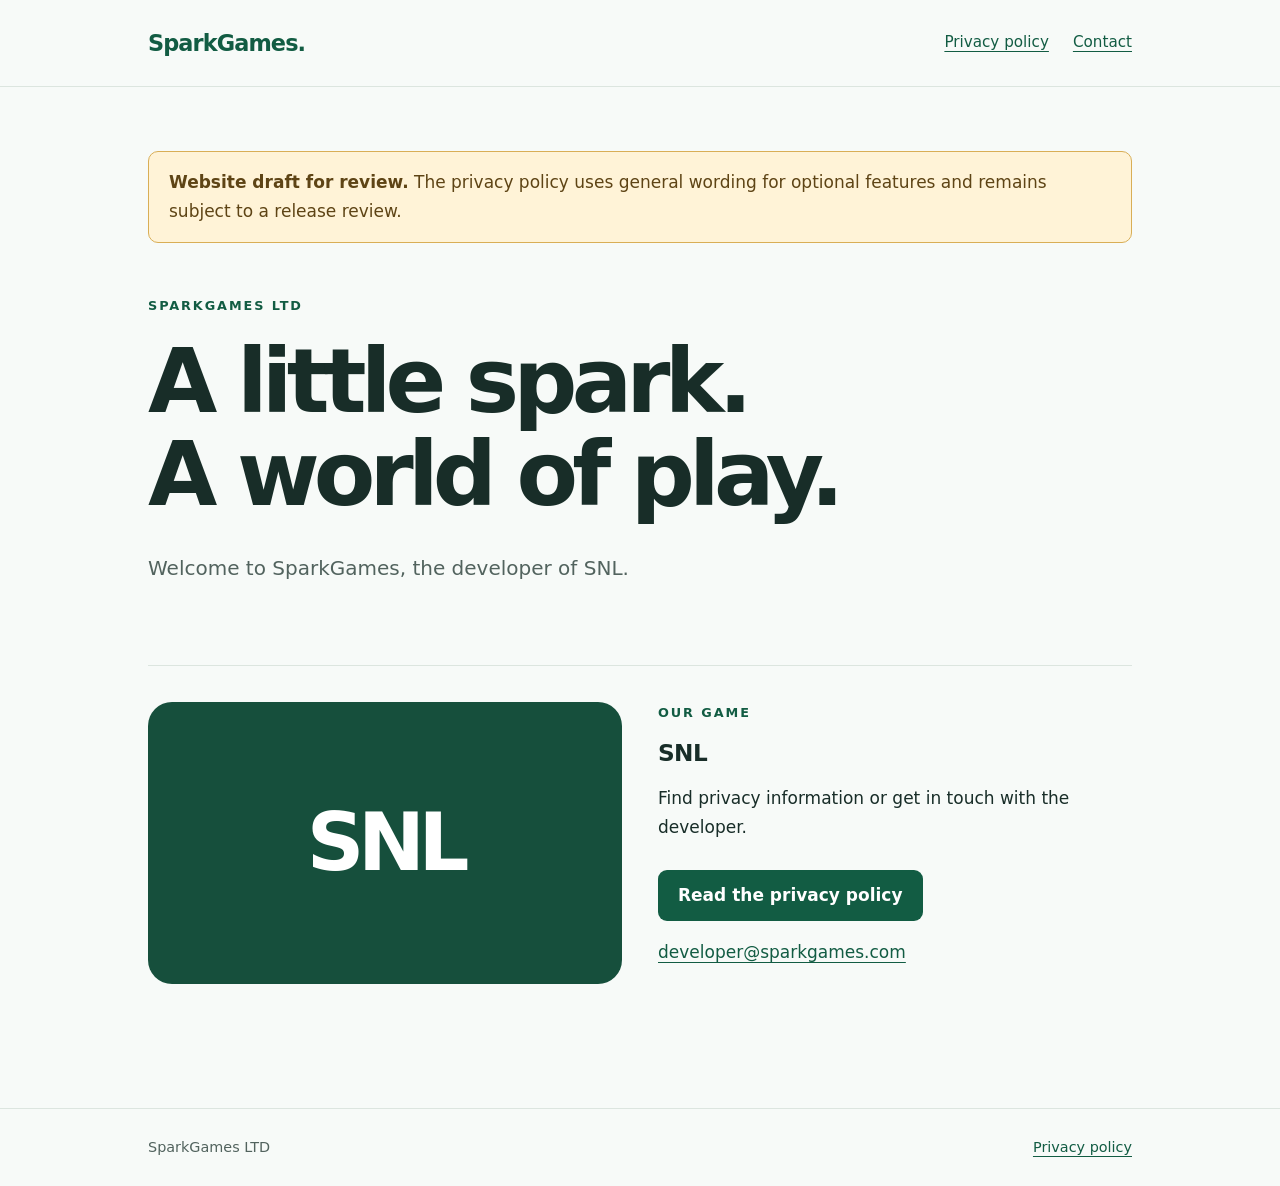
==== index.html @ 9f378696 "Add index.html" ====
<!doctype html>
<html lang="en">
<head><meta charset="utf-8"><meta name="viewport" content="width=device-width,initial-scale=1"><title>SparkGames LTD — SNL</title><meta name="description" content="SNL by SparkGames LTD. Privacy information and developer support."><link rel="stylesheet" href="styles.css"></head>
<body><header><div class="wrap"><nav aria-label="Main navigation"><a class="brand" href="./">SparkGames<span aria-hidden="true">.</span></a><div class="links"><a href="privacy/">Privacy policy</a><a href="mailto:developer@sparkgames.com">Contact</a></div></nav></div></header>
<main><div class="wrap"><aside class="draft"><strong>Website draft for review.</strong> The privacy policy uses general wording for optional features and remains subject to a release review.</aside><section class="hero"><div class="eyebrow">SparkGames LTD</div><h1>A little spark.<br>A world of play.</h1><p class="lead">Welcome to SparkGames, the developer of SNL.</p></section><section class="game" aria-labelledby="game-title"><div class="tile" aria-hidden="true">SNL</div><div><div class="eyebrow">Our game</div><h2 id="game-title">SNL</h2><p>Find privacy information or get in touch with the developer.</p><a class="button" href="privacy/">Read the privacy policy</a><p><a href="mailto:developer@sparkgames.com">developer@sparkgames.com</a></p></div></section></div></main>
<footer><div class="wrap"><span>SparkGames LTD</span><a href="privacy/">Privacy policy</a></div></footer></body></html>
---- styles.css ----
:root{color-scheme:light;--ink:#182d28;--muted:#52635e;--paper:#f7faf8;--line:#dce5df;--accent:#125c43}*{box-sizing:border-box}body{margin:0;background:var(--paper);color:var(--ink);font:17px/1.7 system-ui,-apple-system,BlinkMacSystemFont,"Segoe UI",sans-serif}a{color:var(--accent);text-underline-offset:4px}a:focus-visible{outline:3px solid #bf6c13;outline-offset:5px}.wrap{max-width:1040px;margin:auto;padding:0 28px}header{border-bottom:1px solid var(--line)}nav{display:flex;justify-content:space-between;align-items:center;gap:24px;padding:24px 0}.brand{font-weight:800;letter-spacing:-.04em;text-decoration:none;font-size:1.4rem}nav .links{display:flex;gap:24px;flex-wrap:wrap}nav .links a{font-size:.95rem}main{padding:64px 0 88px}.eyebrow{text-transform:uppercase;letter-spacing:.15em;font-size:.8rem;font-weight:750;color:var(--accent)}h1{font-size:clamp(2.8rem,7vw,5.6rem);line-height:1.04;letter-spacing:-.065em;margin:18px 0 30px}h2{line-height:1.25;font-size:1.45rem;letter-spacing:-.025em;margin:42px 0 14px}h3{font-size:1.1rem}.lead{font-size:1.25rem;max-width:630px;color:var(--muted)}.hero{min-height:390px;padding:20px 0 50px}.game{display:grid;grid-template-columns:1fr 1fr;gap:36px;border-top:1px solid var(--line);padding:36px 0}.tile{background:#164f3c;color:#fff;display:grid;place-items:center;border-radius:24px;min-height:240px;font-size:5rem;letter-spacing:-.08em;font-weight:850}.game h2{margin-top:14px}.button{display:inline-block;background:var(--accent);color:white;padding:11px 20px;border-radius:9px;text-decoration:none;font-weight:650;margin-top:12px}.policy{max-width:760px}.policy h1{font-size:clamp(2.5rem,6vw,4rem)}.policy p,.policy li{color:#344b42}.draft{background:#fff3d7;border:1px solid #d9ae56;border-radius:10px;padding:16px 20px;color:#5e4415;margin:0 0 32px}.pending{border-left:3px solid #c4902d;padding:12px 18px;background:#fff8e9}.pending strong{color:#744c0d}footer{border-top:1px solid var(--line);padding:26px 0;color:var(--muted);font-size:.9rem}footer .wrap{display:flex;justify-content:space-between;gap:20px;flex-wrap:wrap}@media(max-width:640px){.wrap{padding:0 20px}nav{align-items:flex-start;flex-direction:column;gap:12px}main{padding-top:36px}.hero{min-height:300px}.game{grid-template-columns:1fr}.tile{min-height:180px}.lead{font-size:1.1rem}}
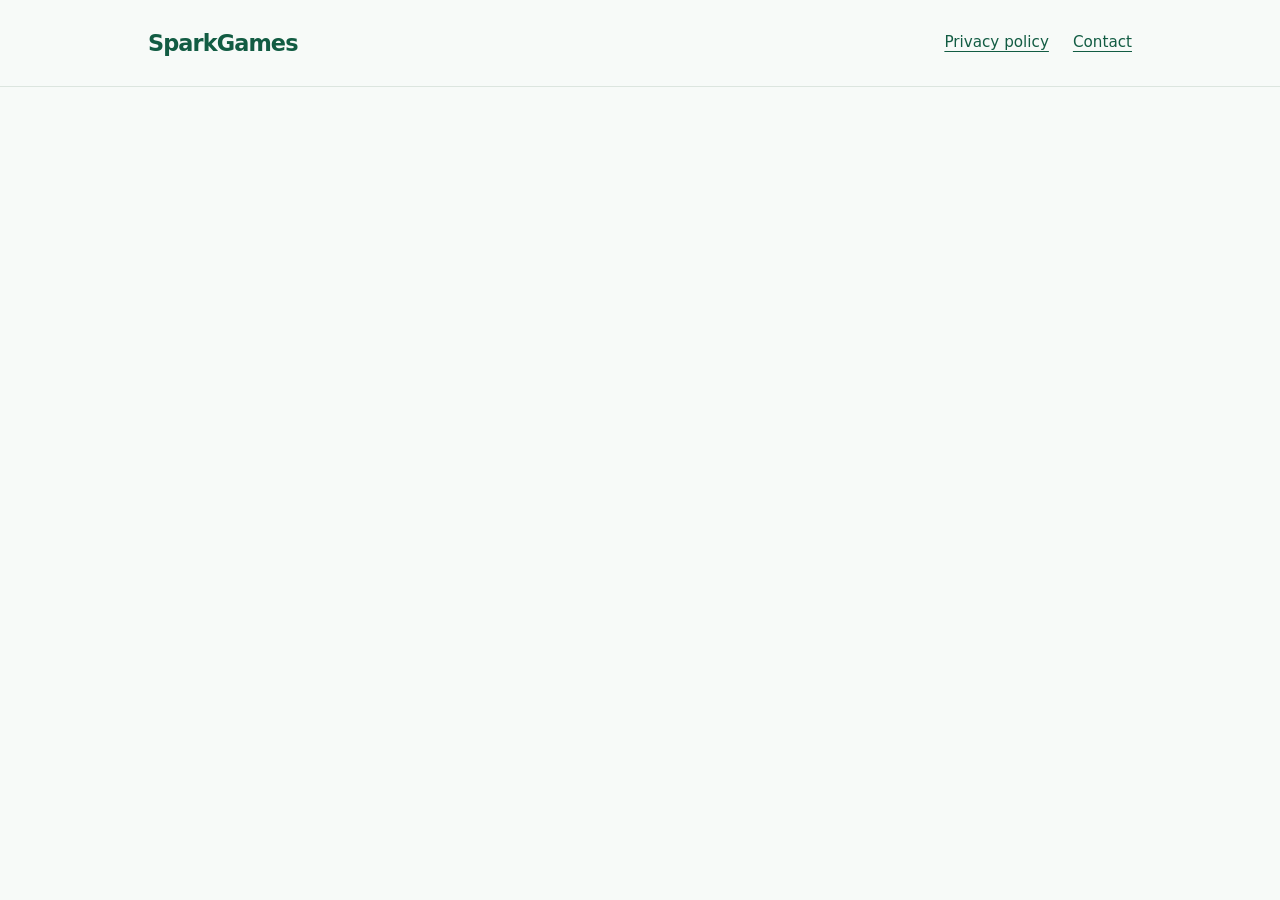
==== commit ca45acbe: "Simplify homepage to top navigation only" ====
--- a/index.html
+++ b/index.html
@@ -1,6 +1,4 @@
 <!doctype html>
 <html lang="en">
-<head><meta charset="utf-8"><meta name="viewport" content="width=device-width,initial-scale=1"><title>SparkGames LTD — SNL</title><meta name="description" content="SNL by SparkGames LTD. Privacy information and developer support."><link rel="stylesheet" href="styles.css"></head>
-<body><header><div class="wrap"><nav aria-label="Main navigation"><a class="brand" href="./">SparkGames<span aria-hidden="true">.</span></a><div class="links"><a href="privacy/">Privacy policy</a><a href="mailto:developer@sparkgames.com">Contact</a></div></nav></div></header>
-<main><div class="wrap"><aside class="draft"><strong>Website draft for review.</strong> The privacy policy uses general wording for optional features and remains subject to a release review.</aside><section class="hero"><div class="eyebrow">SparkGames LTD</div><h1>A little spark.<br>A world of play.</h1><p class="lead">Welcome to SparkGames, the developer of SNL.</p></section><section class="game" aria-labelledby="game-title"><div class="tile" aria-hidden="true">SNL</div><div><div class="eyebrow">Our game</div><h2 id="game-title">SNL</h2><p>Find privacy information or get in touch with the developer.</p><a class="button" href="privacy/">Read the privacy policy</a><p><a href="mailto:developer@sparkgames.com">developer@sparkgames.com</a></p></div></section></div></main>
-<footer><div class="wrap"><span>SparkGames LTD</span><a href="privacy/">Privacy policy</a></div></footer></body></html>
+<head><meta charset="utf-8"><meta name="viewport" content="width=device-width,initial-scale=1"><title>SparkGames</title><meta name="description" content="SparkGames privacy policy and contact information."><link rel="stylesheet" href="styles.css"></head>
+<body><header><div class="wrap"><nav aria-label="Main navigation"><a class="brand" href="./">SparkGames</a><div class="links"><a href="privacy/">Privacy policy</a><a href="mailto:developer@sparkgames.com">Contact</a></div></nav></div></header></body></html>
